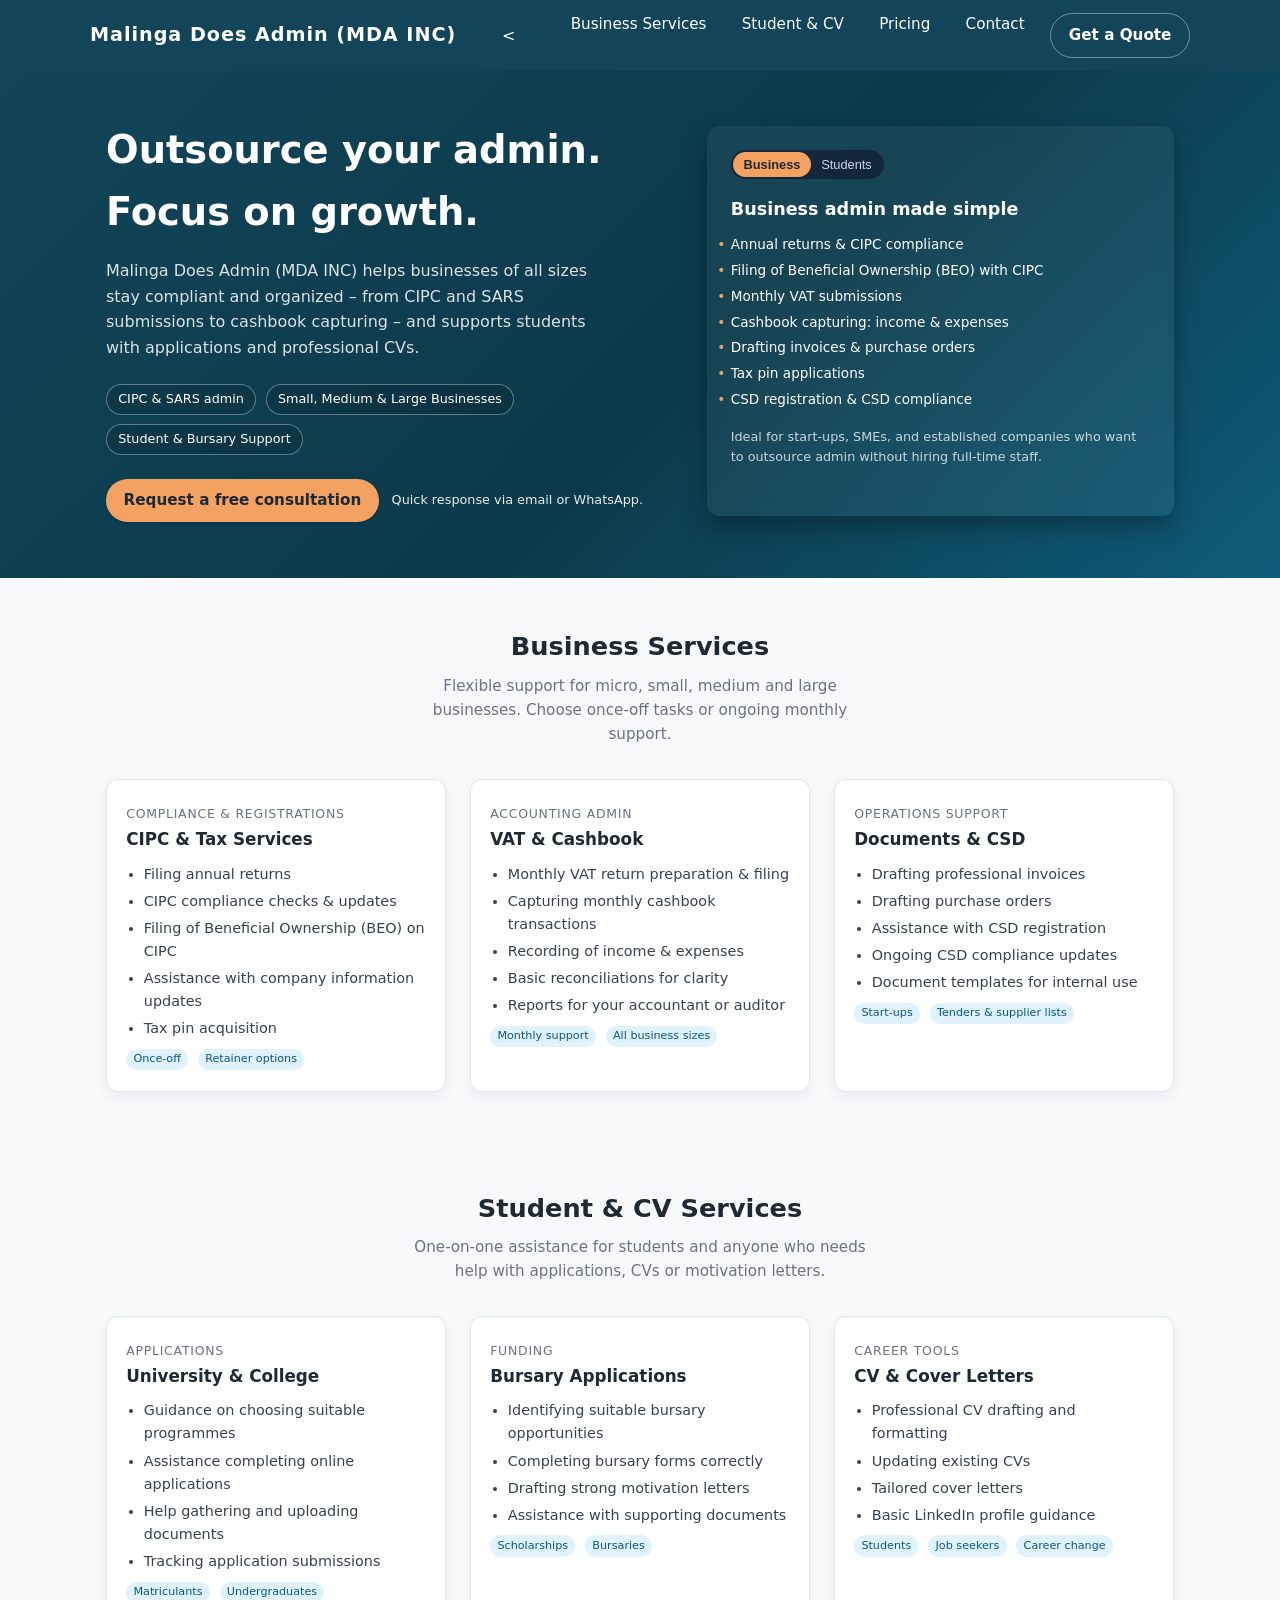
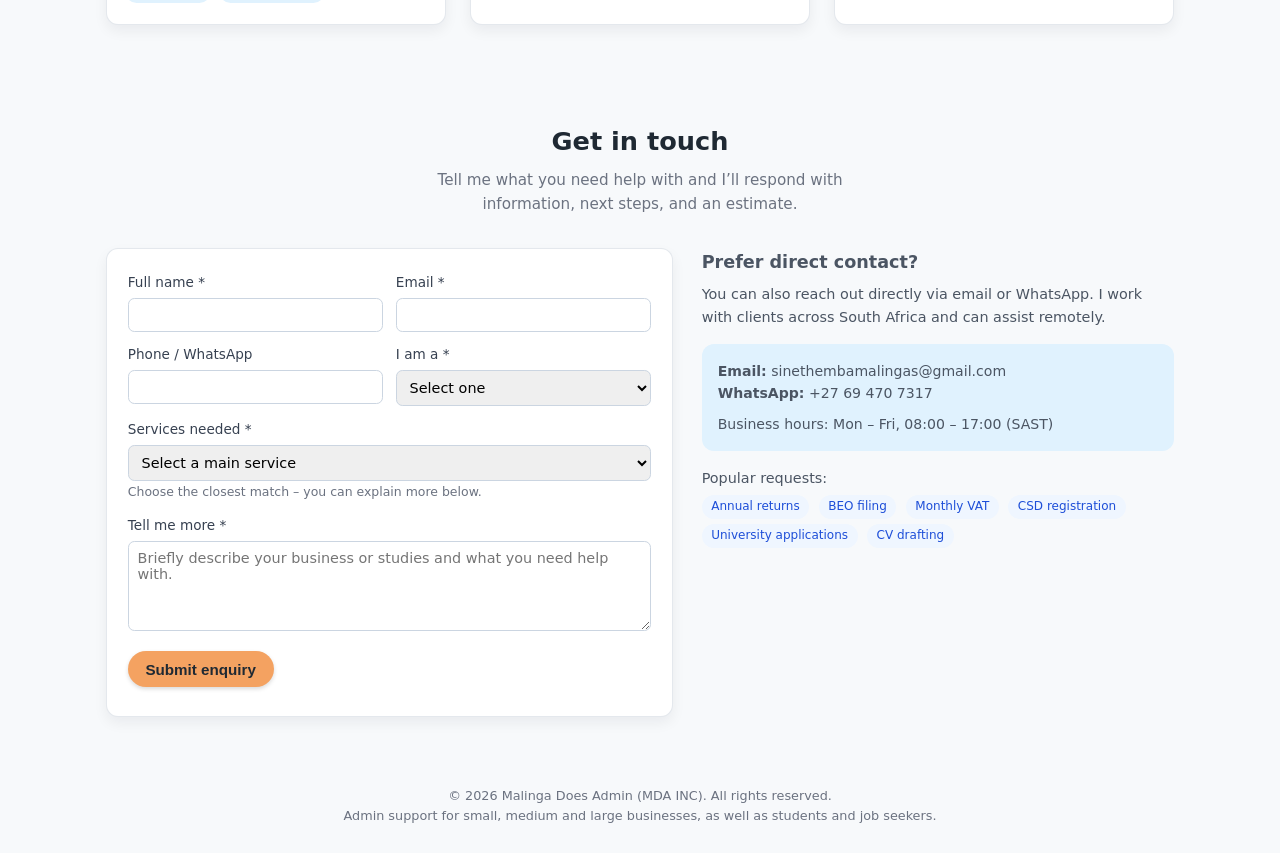
==== index.html @ 2c320a85 "Rename <nav to index.html" ====
<!DOCTYPE html>
<html lang="en">
<head>
  <meta charset="UTF-8" />
  <title>Malinga Does Admin (MDA INC) – Admin & Student Support Services</title>
  <meta name="viewport" content="width=device-width, initial-scale=1" />
  <meta
    name="description"
    content="Malinga Does Admin (MDA INC) offers CIPC & SARS admin, VAT filing, cashbook capturing, CSD compliance, and support for students with applications and CV drafting."
  />
  <style>
    :root {
      --primary: #124559;
      --primary-light: #197aa2;
      --accent: #f4a261;
      --bg: #f7f9fb;
      --text: #1f2933;
      --muted: #6b7280;
      --white: #ffffff;
    }

    * {
      box-sizing: border-box;
      margin: 0;
      padding: 0;
    }

    body {
      font-family: system-ui, -apple-system, BlinkMacSystemFont, "Segoe UI", sans-serif;
      background: var(--bg);
      color: var(--text);
      line-height: 1.6;
    }

    a {
      color: inherit;
      text-decoration: none;
    }

    header {
      background: var(--primary);
      color: var(--white);
      position: sticky;
      top: 0;
      z-index: 100;
    }

    .container {
      width: 100%;
      max-width: 1100px;
      margin: 0 auto;
      padding: 0 1rem;
    }

    .nav {
      display: flex;
      align-items: center;
      justify-content: space-between;
      padding: 0.8rem 0;
    }

    .logo {
      font-weight: 700;
      font-size: 1.2rem;
      letter-spacing: 0.05em;
    }

    nav ul {
      list-style: none;
      display: flex;
      gap: 1rem;
      font-size: 0.95rem;
    }

    nav ul li a {
      padding: 0.4rem 0.6rem;
      border-radius: 0.25rem;
      transition: background 0.2s;
    }

    nav ul li a:hover {
      background: rgba(255, 255, 255, 0.12);
    }

    .btn {
      display: inline-block;
      padding: 0.6rem 1.1rem;
      border-radius: 999px;
      border: none;
      cursor: pointer;
      font-weight: 600;
      font-size: 0.95rem;
      transition: transform 0.1s, box-shadow 0.1s, background 0.1s;
      text-align: center;
    }

    .btn-primary {
      background: var(--accent);
      color: #1f2933;
      box-shadow: 0 2px 4px rgba(0, 0, 0, 0.15);
    }

    .btn-primary:hover {
      background: #f29a4d;
      transform: translateY(-1px);
      box-shadow: 0 4px 10px rgba(0, 0, 0, 0.18);
    }

    .btn-outline {
      background: transparent;
      color: var(--white);
      border: 1px solid rgba(255, 255, 255, 0.4);
    }

    /* Hero */
    .hero {
      padding: 3rem 0 3.5rem;
      background: linear-gradient(135deg, #124559, #0b3a4a 55%, #0f5c7a);
      color: var(--white);
    }

    .hero-inner {
      display: grid;
      grid-template-columns: minmax(0, 3fr) minmax(0, 2.5fr);
      gap: 2.5rem;
      align-items: center;
    }

    .hero h1 {
      font-size: clamp(2rem, 3vw, 2.6rem);
      margin-bottom: 1rem;
    }

    .hero p {
      max-width: 32rem;
      color: rgba(255, 255, 255, 0.85);
      margin-bottom: 1.5rem;
    }

    .hero-badges {
      display: flex;
      flex-wrap: wrap;
      gap: 0.6rem;
      margin-bottom: 1.5rem;
      font-size: 0.8rem;
    }

    .badge {
      padding: 0.25rem 0.7rem;
      border-radius: 999px;
      border: 1px solid rgba(255, 255, 255, 0.35);
      background: rgba(0, 0, 0, 0.12);
      backdrop-filter: blur(6px);
    }

    .hero-actions {
      display: flex;
      flex-wrap: wrap;
      gap: 0.8rem;
      align-items: center;
    }

    .hero-note {
      font-size: 0.8rem;
      opacity: 0.9;
    }

    .hero-card {
      background: rgba(255, 255, 255, 0.05);
      border-radius: 0.75rem;
      padding: 1.5rem;
      box-shadow: 0 12px 25px rgba(0, 0, 0, 0.3);
      backdrop-filter: blur(10px);
    }

    .hero-card h2 {
      font-size: 1.1rem;
      margin-bottom: 0.7rem;
    }

    .pill-tabs {
      display: inline-flex;
      border-radius: 999px;
      padding: 0.15rem;
      background: rgba(15, 23, 42, 0.6);
      margin-bottom: 1rem;
    }

    .pill-tabs button {
      border-radius: 999px;
      border: none;
      background: transparent;
      color: #cbd5f5;
      font-size: 0.8rem;
      padding: 0.3rem 0.65rem;
      cursor: pointer;
      transition: background 0.15s;
    }

    .pill-tabs button.active {
      background: var(--accent);
      color: #1f2933;
      font-weight: 600;
    }

    .hero-list {
      list-style: none;
      font-size: 0.85rem;
      display: grid;
      gap: 0.25rem;
      margin-bottom: 1rem;
    }

    .hero-list li::before {
      content: "•";
      color: var(--accent);
      display: inline-block;
      width: 1em;
      margin-left: -1em;
    }

    /* Sections */
    section {
      padding: 3rem 0;
    }

    .section-title {
      text-align: center;
      margin-bottom: 2rem;
    }

    .section-title h2 {
      font-size: 1.6rem;
      margin-bottom: 0.4rem;
    }

    .section-title p {
      color: var(--muted);
      font-size: 0.95rem;
      max-width: 30rem;
      margin: 0.3rem auto 0;
    }

    /* Services */
    .grid-3 {
      display: grid;
      grid-template-columns: repeat(3, minmax(0, 1fr));
      gap: 1.5rem;
    }

    .card {
      background: var(--white);
      border-radius: 0.75rem;
      padding: 1.3rem 1.2rem;
      box-shadow: 0 6px 14px rgba(15, 23, 42, 0.06);
      border: 1px solid rgba(148, 163, 184, 0.25);
    }

    .card h3 {
      font-size: 1.05rem;
      margin-bottom: 0.4rem;
    }

    .card small {
      color: var(--muted);
      font-size: 0.78rem;
      text-transform: uppercase;
      letter-spacing: 0.06em;
    }

    .card ul {
      margin-top: 0.6rem;
      padding-left: 1.1rem;
      font-size: 0.9rem;
      color: #374151;
    }

    .card ul li {
      margin-bottom: 0.25rem;
    }

    .tag {
      display: inline-block;
      font-size: 0.7rem;
      padding: 0.1rem 0.45rem;
      border-radius: 999px;
      background: #e0f2fe;
      color: #075985;
      margin-right: 0.3rem;
      margin-top: 0.3rem;
    }

    /* Contact */
    .contact-layout {
      display: grid;
      grid-template-columns: minmax(0, 3fr) minmax(0, 2.5fr);
      gap: 1.8rem;
      align-items: flex-start;
    }

    form {
      background: var(--white);
      border-radius: 0.75rem;
      padding: 1.4rem 1.3rem;
      box-shadow: 0 6px 14px rgba(15, 23, 42, 0.06);
      border: 1px solid rgba(148, 163, 184, 0.25);
    }

    .field-group {
      margin-bottom: 0.8rem;
    }

    label {
      display: block;
      font-size: 0.85rem;
      margin-bottom: 0.25rem;
      color: #374151;
    }

    input[type="text"],
    input[type="email"],
    input[type="tel"],
    select,
    textarea {
      width: 100%;
      padding: 0.5rem 0.55rem;
      border-radius: 0.4rem;
      border: 1px solid #cbd5e1;
      font-size: 0.9rem;
      font-family: inherit;
    }

    textarea {
      min-height: 90px;
      resize: vertical;
    }

    .inline-fields {
      display: grid;
      grid-template-columns: repeat(2, minmax(0, 1fr));
      gap: 0.8rem;
    }

    .helper-text {
      font-size: 0.78rem;
      color: var(--muted);
      margin-top: 0.1rem;
    }

    .contact-info {
      font-size: 0.9rem;
      color: #4b5563;
    }

    .contact-info h3 {
      font-size: 1.1rem;
      margin-bottom: 0.4rem;
    }

    .contact-box {
      background: #e0f2fe;
      border-radius: 0.75rem;
      padding: 1rem;
      margin-top: 0.9rem;
      font-size: 0.88rem;
    }

    .pill {
      display: inline-block;
      border-radius: 999px;
      background: #eff6ff;
      color: #1d4ed8;
      font-size: 0.75rem;
      padding: 0.15rem 0.6rem;
      margin-right: 0.3rem;
      margin-top: 0.3rem;
    }

    footer {
      padding: 1.3rem 0 1.6rem;
      font-size: 0.8rem;
      color: var(--muted);
      text-align: center;
    }

    footer a {
      color: var(--primary-light);
    }

    /* Responsive */
    @media (max-width: 900px) {
      .hero-inner,
      .contact-layout {
        grid-template-columns: minmax(0, 1fr);
      }
      .hero {
        padding-top: 2.3rem;
      }
    }

    @media (max-width: 768px) {
      nav ul {
        display: none; /* can add a mobile menu later */
      }

      .grid-3 {
        grid-template-columns: minmax(0, 1fr);
      }

      section {
        padding: 2.3rem 0;
      }

      .hero {
        padding-bottom: 2.5rem;
      }
    }
  </style>
</head>
<body>
  <!-- HEADER -->
  <header>
    <div class="container nav">
      <div class="logo">Malinga Does Admin (MDA INC)</div>
      <<nav>
  <ul>
    <li><a href="index.html#business-services">Business Services</a></li>
    <li><a href="index.html#student-services">Student & CV</a></li>
    <li><a href="pricing.html">Pricing</a></li>
    <li><a href="index.html#contact">Contact</a></li>
    <li><a href="index.html#contact" class="btn btn-outline">Get a Quote</a></li>
  </ul>
</nav>

    </div>
  </header>

  <!-- HERO -->
  <section class="hero">
    <div class="container hero-inner">
      <div>
        <h1>Outsource your admin. Focus on growth.</h1>
        <p>
          Malinga Does Admin (MDA INC) helps businesses of all sizes stay compliant and organized –
          from CIPC and SARS submissions to cashbook capturing – and supports students with
          applications and professional CVs.
        </p>

        <div class="hero-badges">
          <span class="badge">CIPC & SARS admin</span>
          <span class="badge">Small, Medium & Large Businesses</span>
          <span class="badge">Student & Bursary Support</span>
        </div>

        <div class="hero-actions">
          <a href="#contact" class="btn btn-primary">Request a free consultation</a>
          <span class="hero-note">Quick response via email or WhatsApp.</span>
        </div>
      </div>

      <aside class="hero-card">
        <div class="pill-tabs">
          <button class="active" data-target="business-panel">Business</button>
          <button data-target="student-panel">Students</button>
        </div>

        <div id="business-panel">
          <h2>Business admin made simple</h2>
          <ul class="hero-list">
            <li>Annual returns & CIPC compliance</li>
            <li>Filing of Beneficial Ownership (BEO) with CIPC</li>
            <li>Monthly VAT submissions</li>
            <li>Cashbook capturing: income & expenses</li>
            <li>Drafting invoices & purchase orders</li>
            <li>Tax pin applications</li>
            <li>CSD registration & CSD compliance</li>
          </ul>
          <p class="hero-note">
            Ideal for start-ups, SMEs, and established companies who want
            to outsource admin without hiring full‑time staff.
          </p>
        </div>

        <div id="student-panel" style="display: none;">
          <h2>Support for students & job seekers</h2>
          <ul class="hero-list">
            <li>University, college & bursary applications</li>
            <li>Assistance with required documents</li>
            <li>Professional CV drafting & layout</li>
            <li>Motivation letters and cover letters</li>
          </ul>
          <p class="hero-note">
            Perfect for matriculants, university students, and anyone
            needing a strong CV or help with applications.
          </p>
        </div>
      </aside>
    </div>
  </section>

  <!-- BUSINESS SERVICES -->
  <section id="business-services">
    <div class="container">
      <div class="section-title">
        <h2>Business Services</h2>
        <p>
          Flexible support for micro, small, medium and large
          businesses. Choose once‑off tasks or ongoing monthly support.
        </p>
      </div>

      <div class="grid-3">
        <div class="card">
          <small>Compliance & Registrations</small>
          <h3>CIPC & Tax Services</h3>
          <ul>
            <li>Filing annual returns</li>
            <li>CIPC compliance checks & updates</li>
            <li>Filing of Beneficial Ownership (BEO) on CIPC</li>
            <li>Assistance with company information updates</li>
            <li>Tax pin acquisition</li>
          </ul>
          <div>
            <span class="tag">Once‑off</span>
            <span class="tag">Retainer options</span>
          </div>
        </div>

        <div class="card">
          <small>Accounting Admin</small>
          <h3>VAT & Cashbook</h3>
          <ul>
            <li>Monthly VAT return preparation & filing</li>
            <li>Capturing monthly cashbook transactions</li>
            <li>Recording of income & expenses</li>
            <li>Basic reconciliations for clarity</li>
            <li>Reports for your accountant or auditor</li>
          </ul>
          <div>
            <span class="tag">Monthly support</span>
            <span class="tag">All business sizes</span>
          </div>
        </div>

        <div class="card">
          <small>Operations Support</small>
          <h3>Documents & CSD</h3>
          <ul>
            <li>Drafting professional invoices</li>
            <li>Drafting purchase orders</li>
            <li>Assistance with CSD registration</li>
            <li>Ongoing CSD compliance updates</li>
            <li>Document templates for internal use</li>
          </ul>
          <div>
            <span class="tag">Start‑ups</span>
            <span class="tag">Tenders & supplier lists</span>
          </div>
        </div>
      </div>
    </div>
  </section>

  <!-- STUDENT & CV SERVICES -->
  <section id="student-services">
    <div class="container">
      <div class="section-title">
        <h2>Student & CV Services</h2>
        <p>
          One‑on‑one assistance for students and anyone who needs help
          with applications, CVs or motivation letters.
        </p>
      </div>

      <div class="grid-3">
        <div class="card">
          <small>Applications</small>
          <h3>University & College</h3>
          <ul>
            <li>Guidance on choosing suitable programmes</li>
            <li>Assistance completing online applications</li>
            <li>Help gathering and uploading documents</li>
            <li>Tracking application submissions</li>
          </ul>
          <div>
            <span class="tag">Matriculants</span>
            <span class="tag">Undergraduates</span>
          </div>
        </div>

        <div class="card">
          <small>Funding</small>
          <h3>Bursary Applications</h3>
          <ul>
            <li>Identifying suitable bursary opportunities</li>
            <li>Completing bursary forms correctly</li>
            <li>Drafting strong motivation letters</li>
            <li>Assistance with supporting documents</li>
          </ul>
          <div>
            <span class="tag">Scholarships</span>
            <span class="tag">Bursaries</span>
          </div>
        </div>

        <div class="card">
          <small>Career Tools</small>
          <h3>CV & Cover Letters</h3>
          <ul>
            <li>Professional CV drafting and formatting</li>
            <li>Updating existing CVs</li>
            <li>Tailored cover letters</li>
            <li>Basic LinkedIn profile guidance</li>
          </ul>
          <div>
            <span class="tag">Students</span>
            <span class="tag">Job seekers</span>
            <span class="tag">Career change</span>
          </div>
        </div>
      </div>
    </div>
  </section>

  <!-- CONTACT -->
  <section id="contact">
    <div class="container">
      <div class="section-title">
        <h2>Get in touch</h2>
        <p>
          Tell me what you need help with and I’ll respond with
          information, next steps, and an estimate.
        </p>
      </div>

      <div class="contact-layout">
        <form
          id="contact-form"
          action="https://formspree.io/f/xzdlnrkz"
          method="POST"
        >
          <div class="inline-fields">
            <div class="field-group">
              <label for="name">Full name *</label>
              <input type="text" id="name" name="name" required />
            </div>
            <div class="field-group">
              <label for="email">Email *</label>
              <input type="email" id="email" name="_replyto" required />
            </div>
          </div>

          <div class="inline-fields">
            <div class="field-group">
              <label for="phone">Phone / WhatsApp</label>
              <input type="tel" id="phone" name="phone" />
            </div>
            <div class="field-group">
              <label for="client-type">I am a *</label>
              <select id="client-type" name="client_type" required>
                <option value="">Select one</option>
                <option value="business">Business</option>
                <option value="student">Student</option>
                <option value="job-seeker">Job seeker</option>
                <option value="other">Other</option>
              </select>
            </div>
          </div>

          <div class="field-group">
            <label for="services">Services needed *</label>
            <select id="services" name="services" required>
              <option value="">Select a main service</option>
              <option value="annual-returns">Annual returns / CIPC compliance</option>
              <option value="beo">Beneficial Ownership (BEO) filing</option>
              <option value="vat">Monthly VAT filing</option>
              <option value="cashbook">Cashbook capturing (income & expenses)</option>
              <option value="invoices-pos">Invoices & Purchase Orders</option>
              <option value="tax-pin">Tax pin / SARS admin</option>
              <option value="csd">CSD registration & compliance</option>
              <option value="tertiary-apps">University / College applications</option>
              <option value="bursaries">Bursary applications</option>
              <option value="cv">CV drafting / update</option>
              <option value="other">Other / Not sure</option>
            </select>
            <p class="helper-text">
              Choose the closest match – you can explain more below.
            </p>
          </div>

          <div class="field-group">
            <label for="message">Tell me more *</label>
            <textarea
              id="message"
              name="message"
              required
              placeholder="Briefly describe your business or studies and what you need help with."
            ></textarea>
          </div>

          <input
            type="hidden"
            name="source"
            value="Malinga Does Admin (MDA INC) website contact form"
          />

          <button type="submit" class="btn btn-primary">Submit enquiry</button>
          <p id="form-status" class="helper-text" style="margin-top: 0.4rem;"></p>
        </form>

        <div class="contact-info">
          <h3>Prefer direct contact?</h3>
          <p>
            You can also reach out directly via email or WhatsApp.
            I work with clients across South Africa and can assist
            remotely.
          </p>

          <div class="contact-box">
            <p><strong>Email:</strong> <a href="mailto:sinethembamalingas@gmail.com">sinethembamalingas@gmail.com</a></p>
            <p><strong>WhatsApp:</strong>
              <a href="https://wa.me/27694707317" target="_blank">+27&nbsp;69&nbsp;470&nbsp;7317</a>
            </p>
            <p style="margin-top: 0.5rem;">
              Business hours: Mon – Fri, 08:00 – 17:00 (SAST)
            </p>
          </div>

          <p style="margin-top: 1rem;">Popular requests:</p>
          <div>
            <span class="pill">Annual returns</span>
            <span class="pill">BEO filing</span>
            <span class="pill">Monthly VAT</span>
            <span class="pill">CSD registration</span>
            <span class="pill">University applications</span>
            <span class="pill">CV drafting</span>
          </div>
        </div>
      </div>
    </div>
  </section>

  <!-- FOOTER -->
  <footer>
    <div class="container">
      <p>&copy; <span id="year"></span> Malinga Does Admin (MDA INC). All rights reserved.</p>
      <p>
        Admin support for small, medium and large businesses, as well as students
        and job seekers.
      </p>
    </div>
  </footer>

  <script>
    // Toggle hero card between Business / Students
    const tabs = document.querySelectorAll(".pill-tabs button");
    const businessPanel = document.getElementById("business-panel");
    const studentPanel = document.getElementById("student-panel");

    tabs.forEach((btn) => {
      btn.addEventListener("click", () => {
        tabs.forEach((b) => b.classList.remove("active"));
        btn.classList.add("active");

        if (btn.dataset.target === "business-panel") {
          businessPanel.style.display = "block";
          studentPanel.style.display = "none";
        } else {
          businessPanel.style.display = "none";
          studentPanel.style.display = "block";
        }
      });
    });

    // Contact form – send via Formspree and show status messages
    const form = document.getElementById("contact-form");
    const status = document.getElementById("form-status");

    if (form) {
      form.addEventListener("submit", async function (e) {
        e.preventDefault();
        status.textContent = "Sending...";
        status.style.color = "#4b5563";

        try {
          const formData = new FormData(form);
          const response = await fetch(form.action, {
            method: form.method,
            body: formData,
            headers: {
              Accept: "application/json",
            },
          });

          if (response.ok) {
            status.textContent =
              "Thank you for your enquiry. I will contact you shortly.";
            status.style.color = "#16a34a";
            form.reset();
          } else {
            status.textContent =
              "There was a problem sending your message. Please email me directly at sinethembamalingas@gmail.com.";
            status.style.color = "#dc2626";
          }
        } catch (error) {
          status.textContent =
            "Network error. Please try again or email me directly at sinethembamalingas@gmail.com.";
          status.style.color = "#dc2626";
        }
      });
    }

    // Set current year in footer
    const yearEl = document.getElementById("year");
    if (yearEl) {
      yearEl.textContent = new Date().getFullYear();
    }
  </script>
</body>
</html>
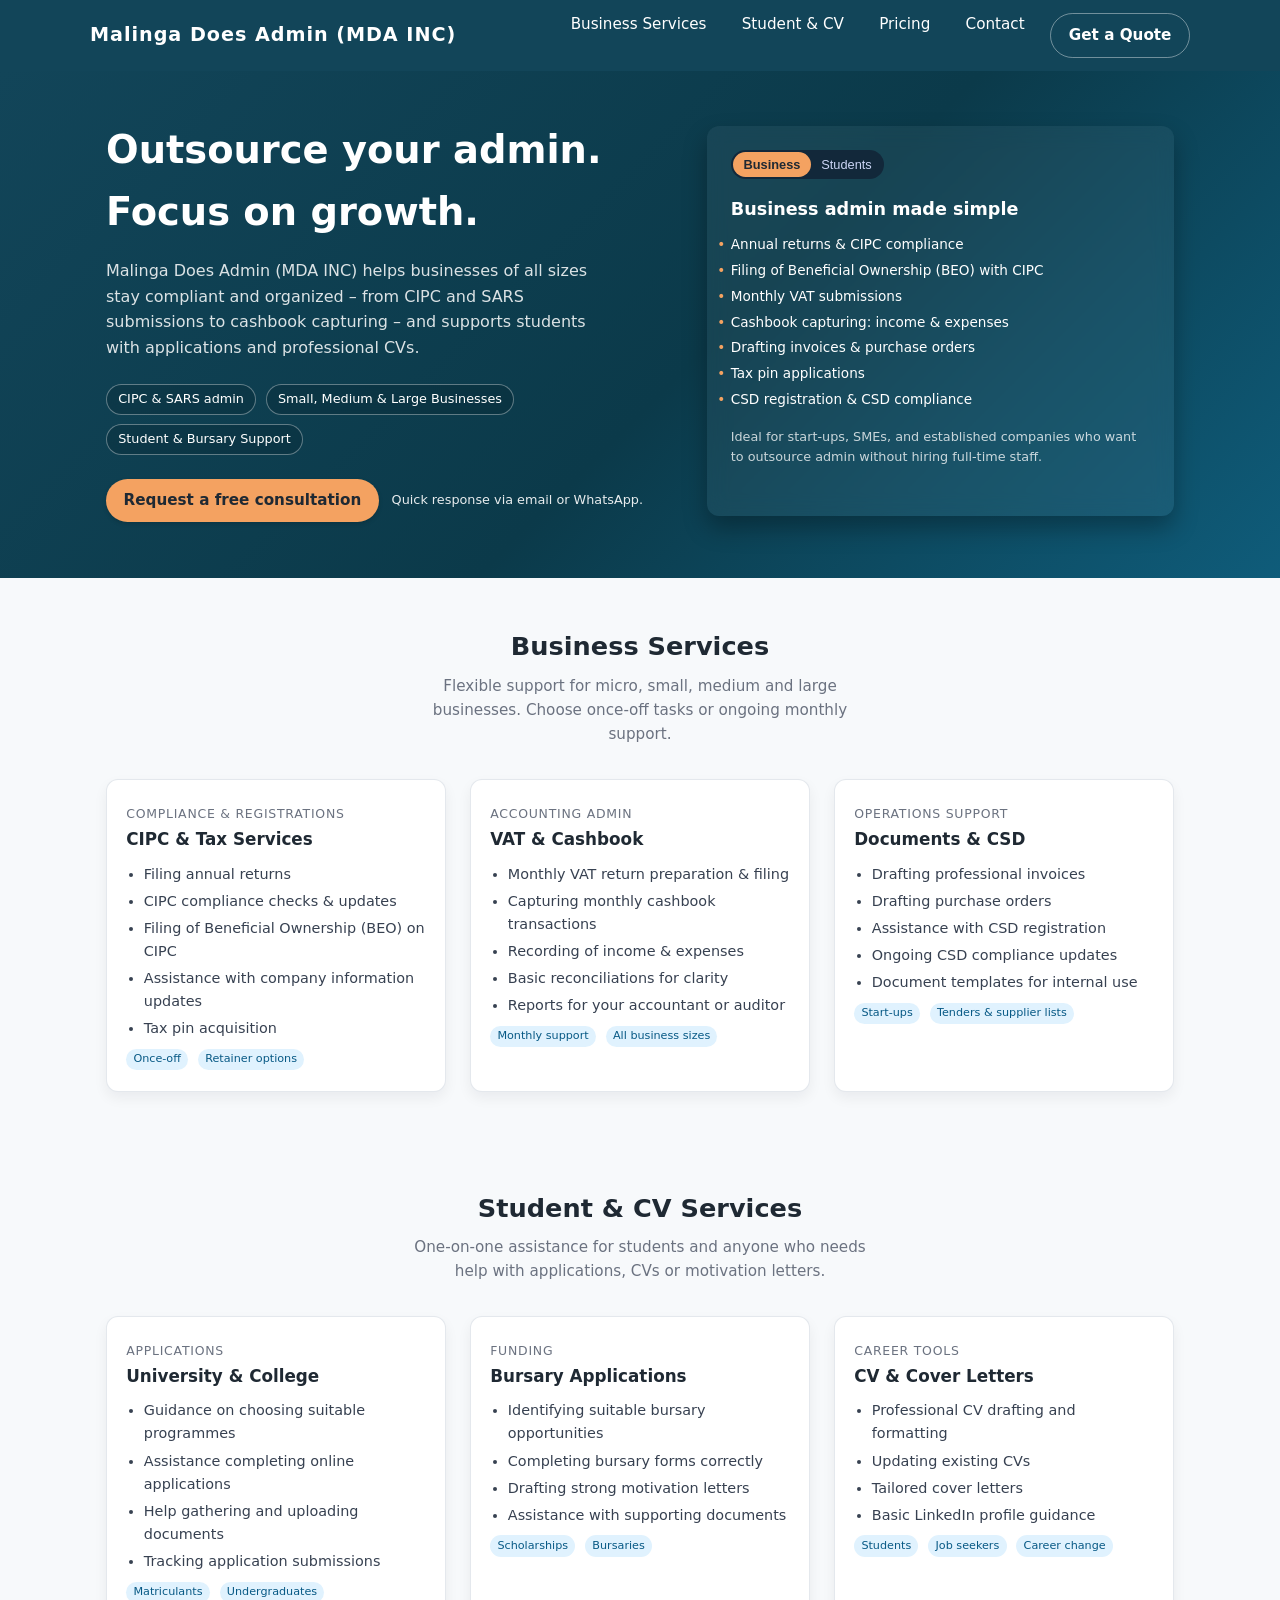
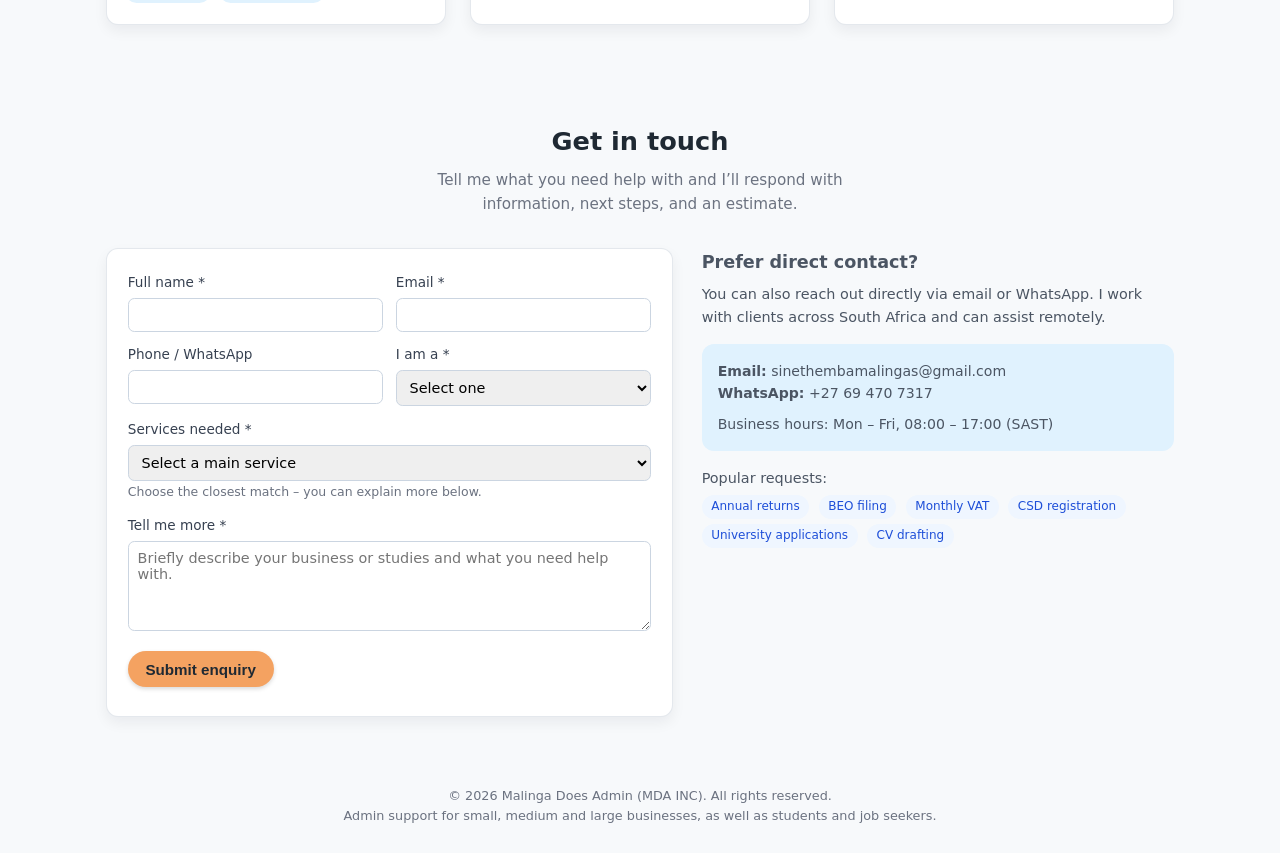
==== commit 40a61459: "Update index.html" ====
--- a/index.html
+++ b/index.html
@@ -422,7 +422,7 @@
   <header>
     <div class="container nav">
       <div class="logo">Malinga Does Admin (MDA INC)</div>
-      <<nav>
+      <nav>
   <ul>
     <li><a href="index.html#business-services">Business Services</a></li>
     <li><a href="index.html#student-services">Student & CV</a></li>
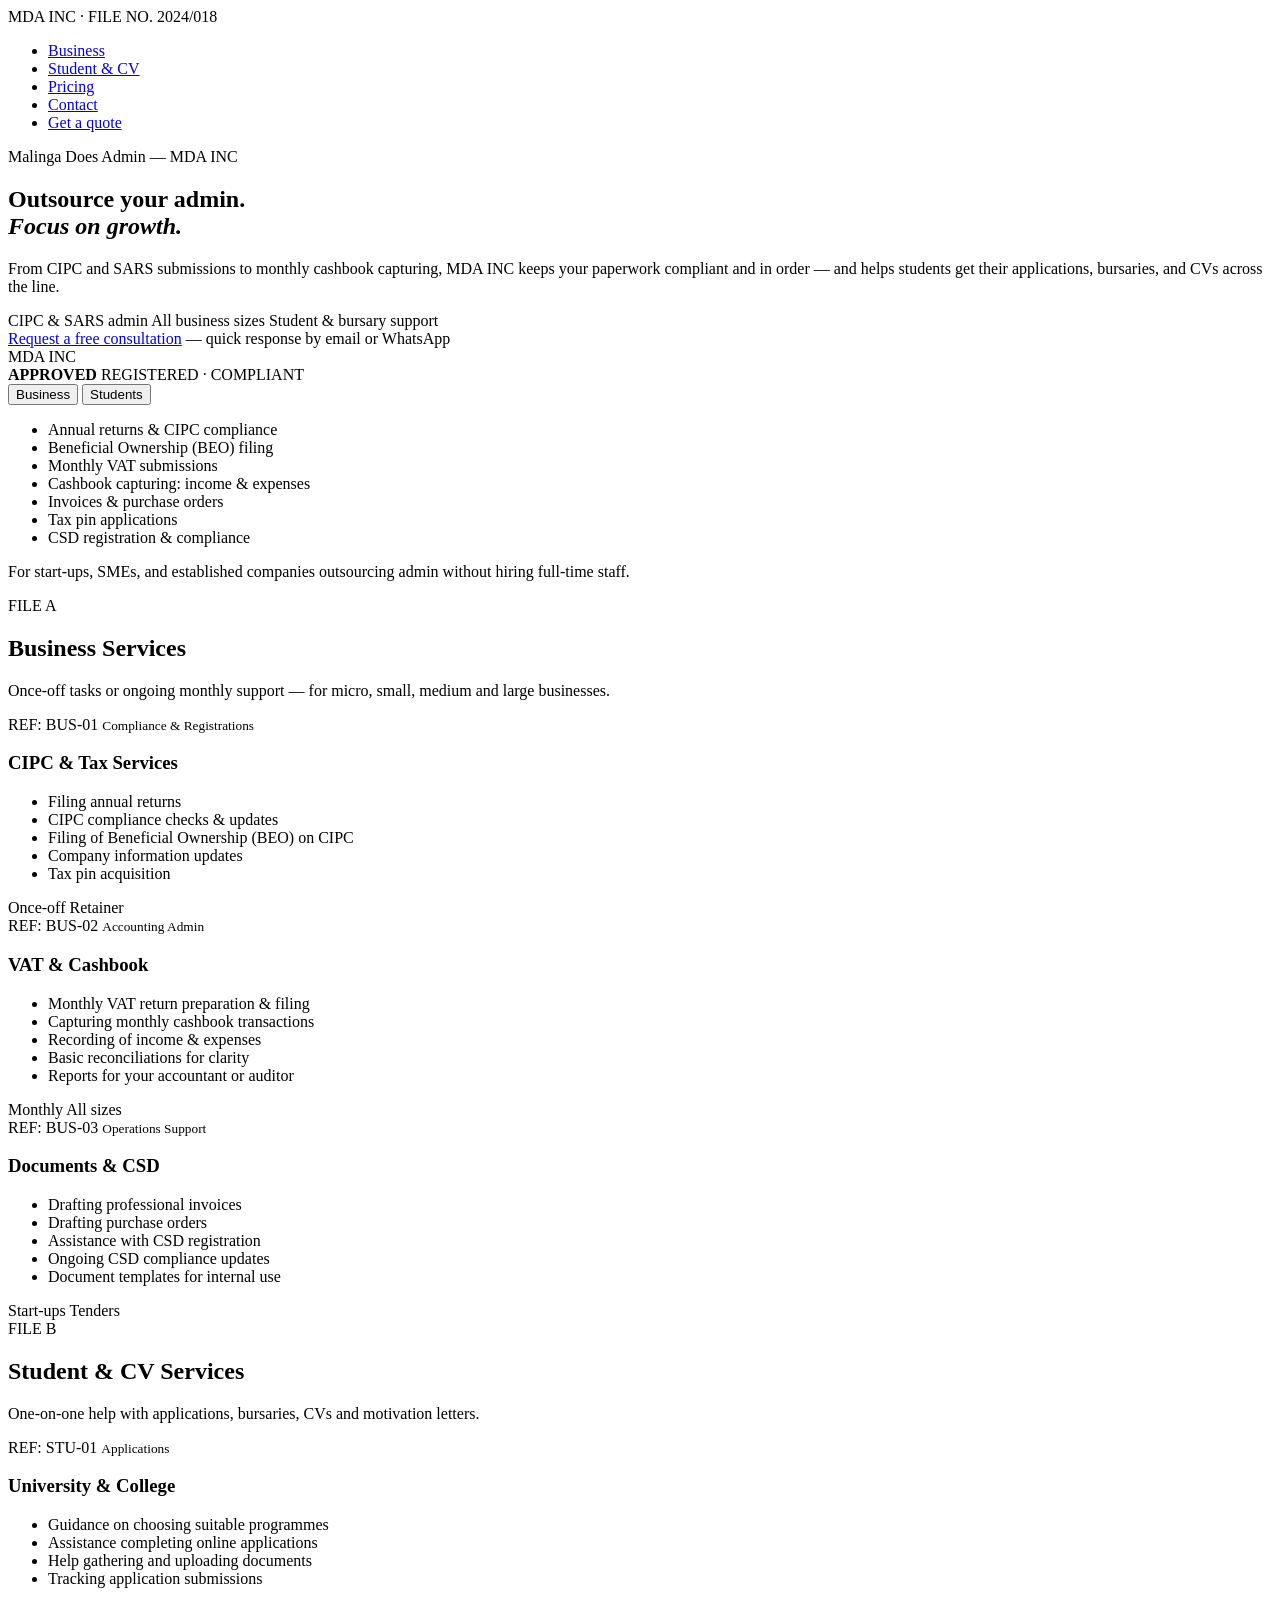
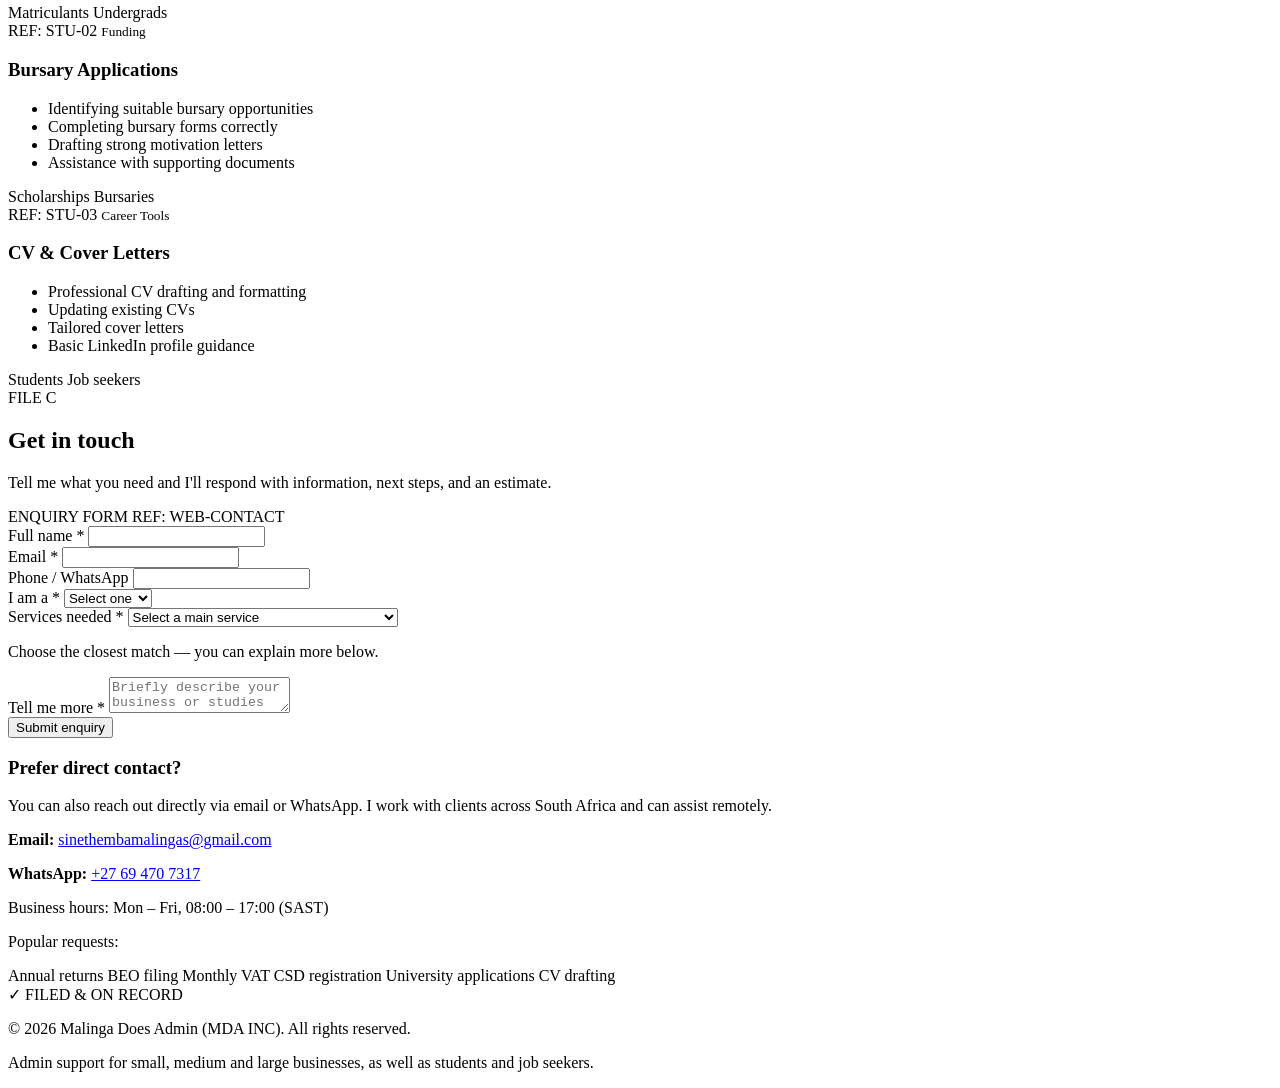
==== commit f5d1aa1f: "Update index.html" ====
--- a/index.html
+++ b/index.html
@@ -8,430 +8,25 @@
     name="description"
     content="Malinga Does Admin (MDA INC) offers CIPC & SARS admin, VAT filing, cashbook capturing, CSD compliance, and support for students with applications and CV drafting."
   />
-  <style>
-    :root {
-      --primary: #124559;
-      --primary-light: #197aa2;
-      --accent: #f4a261;
-      --bg: #f7f9fb;
-      --text: #1f2933;
-      --muted: #6b7280;
-      --white: #ffffff;
-    }
-
-    * {
-      box-sizing: border-box;
-      margin: 0;
-      padding: 0;
-    }
-
-    body {
-      font-family: system-ui, -apple-system, BlinkMacSystemFont, "Segoe UI", sans-serif;
-      background: var(--bg);
-      color: var(--text);
-      line-height: 1.6;
-    }
-
-    a {
-      color: inherit;
-      text-decoration: none;
-    }
-
-    header {
-      background: var(--primary);
-      color: var(--white);
-      position: sticky;
-      top: 0;
-      z-index: 100;
-    }
-
-    .container {
-      width: 100%;
-      max-width: 1100px;
-      margin: 0 auto;
-      padding: 0 1rem;
-    }
-
-    .nav {
-      display: flex;
-      align-items: center;
-      justify-content: space-between;
-      padding: 0.8rem 0;
-    }
-
-    .logo {
-      font-weight: 700;
-      font-size: 1.2rem;
-      letter-spacing: 0.05em;
-    }
-
-    nav ul {
-      list-style: none;
-      display: flex;
-      gap: 1rem;
-      font-size: 0.95rem;
-    }
-
-    nav ul li a {
-      padding: 0.4rem 0.6rem;
-      border-radius: 0.25rem;
-      transition: background 0.2s;
-    }
-
-    nav ul li a:hover {
-      background: rgba(255, 255, 255, 0.12);
-    }
-
-    .btn {
-      display: inline-block;
-      padding: 0.6rem 1.1rem;
-      border-radius: 999px;
-      border: none;
-      cursor: pointer;
-      font-weight: 600;
-      font-size: 0.95rem;
-      transition: transform 0.1s, box-shadow 0.1s, background 0.1s;
-      text-align: center;
-    }
-
-    .btn-primary {
-      background: var(--accent);
-      color: #1f2933;
-      box-shadow: 0 2px 4px rgba(0, 0, 0, 0.15);
-    }
-
-    .btn-primary:hover {
-      background: #f29a4d;
-      transform: translateY(-1px);
-      box-shadow: 0 4px 10px rgba(0, 0, 0, 0.18);
-    }
-
-    .btn-outline {
-      background: transparent;
-      color: var(--white);
-      border: 1px solid rgba(255, 255, 255, 0.4);
-    }
-
-    /* Hero */
-    .hero {
-      padding: 3rem 0 3.5rem;
-      background: linear-gradient(135deg, #124559, #0b3a4a 55%, #0f5c7a);
-      color: var(--white);
-    }
-
-    .hero-inner {
-      display: grid;
-      grid-template-columns: minmax(0, 3fr) minmax(0, 2.5fr);
-      gap: 2.5rem;
-      align-items: center;
-    }
-
-    .hero h1 {
-      font-size: clamp(2rem, 3vw, 2.6rem);
-      margin-bottom: 1rem;
-    }
-
-    .hero p {
-      max-width: 32rem;
-      color: rgba(255, 255, 255, 0.85);
-      margin-bottom: 1.5rem;
-    }
-
-    .hero-badges {
-      display: flex;
-      flex-wrap: wrap;
-      gap: 0.6rem;
-      margin-bottom: 1.5rem;
-      font-size: 0.8rem;
-    }
-
-    .badge {
-      padding: 0.25rem 0.7rem;
-      border-radius: 999px;
-      border: 1px solid rgba(255, 255, 255, 0.35);
-      background: rgba(0, 0, 0, 0.12);
-      backdrop-filter: blur(6px);
-    }
-
-    .hero-actions {
-      display: flex;
-      flex-wrap: wrap;
-      gap: 0.8rem;
-      align-items: center;
-    }
-
-    .hero-note {
-      font-size: 0.8rem;
-      opacity: 0.9;
-    }
-
-    .hero-card {
-      background: rgba(255, 255, 255, 0.05);
-      border-radius: 0.75rem;
-      padding: 1.5rem;
-      box-shadow: 0 12px 25px rgba(0, 0, 0, 0.3);
-      backdrop-filter: blur(10px);
-    }
-
-    .hero-card h2 {
-      font-size: 1.1rem;
-      margin-bottom: 0.7rem;
-    }
-
-    .pill-tabs {
-      display: inline-flex;
-      border-radius: 999px;
-      padding: 0.15rem;
-      background: rgba(15, 23, 42, 0.6);
-      margin-bottom: 1rem;
-    }
-
-    .pill-tabs button {
-      border-radius: 999px;
-      border: none;
-      background: transparent;
-      color: #cbd5f5;
-      font-size: 0.8rem;
-      padding: 0.3rem 0.65rem;
-      cursor: pointer;
-      transition: background 0.15s;
-    }
-
-    .pill-tabs button.active {
-      background: var(--accent);
-      color: #1f2933;
-      font-weight: 600;
-    }
-
-    .hero-list {
-      list-style: none;
-      font-size: 0.85rem;
-      display: grid;
-      gap: 0.25rem;
-      margin-bottom: 1rem;
-    }
-
-    .hero-list li::before {
-      content: "•";
-      color: var(--accent);
-      display: inline-block;
-      width: 1em;
-      margin-left: -1em;
-    }
-
-    /* Sections */
-    section {
-      padding: 3rem 0;
-    }
-
-    .section-title {
-      text-align: center;
-      margin-bottom: 2rem;
-    }
-
-    .section-title h2 {
-      font-size: 1.6rem;
-      margin-bottom: 0.4rem;
-    }
-
-    .section-title p {
-      color: var(--muted);
-      font-size: 0.95rem;
-      max-width: 30rem;
-      margin: 0.3rem auto 0;
-    }
-
-    /* Services */
-    .grid-3 {
-      display: grid;
-      grid-template-columns: repeat(3, minmax(0, 1fr));
-      gap: 1.5rem;
-    }
-
-    .card {
-      background: var(--white);
-      border-radius: 0.75rem;
-      padding: 1.3rem 1.2rem;
-      box-shadow: 0 6px 14px rgba(15, 23, 42, 0.06);
-      border: 1px solid rgba(148, 163, 184, 0.25);
-    }
-
-    .card h3 {
-      font-size: 1.05rem;
-      margin-bottom: 0.4rem;
-    }
-
-    .card small {
-      color: var(--muted);
-      font-size: 0.78rem;
-      text-transform: uppercase;
-      letter-spacing: 0.06em;
-    }
-
-    .card ul {
-      margin-top: 0.6rem;
-      padding-left: 1.1rem;
-      font-size: 0.9rem;
-      color: #374151;
-    }
-
-    .card ul li {
-      margin-bottom: 0.25rem;
-    }
-
-    .tag {
-      display: inline-block;
-      font-size: 0.7rem;
-      padding: 0.1rem 0.45rem;
-      border-radius: 999px;
-      background: #e0f2fe;
-      color: #075985;
-      margin-right: 0.3rem;
-      margin-top: 0.3rem;
-    }
-
-    /* Contact */
-    .contact-layout {
-      display: grid;
-      grid-template-columns: minmax(0, 3fr) minmax(0, 2.5fr);
-      gap: 1.8rem;
-      align-items: flex-start;
-    }
-
-    form {
-      background: var(--white);
-      border-radius: 0.75rem;
-      padding: 1.4rem 1.3rem;
-      box-shadow: 0 6px 14px rgba(15, 23, 42, 0.06);
-      border: 1px solid rgba(148, 163, 184, 0.25);
-    }
-
-    .field-group {
-      margin-bottom: 0.8rem;
-    }
-
-    label {
-      display: block;
-      font-size: 0.85rem;
-      margin-bottom: 0.25rem;
-      color: #374151;
-    }
-
-    input[type="text"],
-    input[type="email"],
-    input[type="tel"],
-    select,
-    textarea {
-      width: 100%;
-      padding: 0.5rem 0.55rem;
-      border-radius: 0.4rem;
-      border: 1px solid #cbd5e1;
-      font-size: 0.9rem;
-      font-family: inherit;
-    }
-
-    textarea {
-      min-height: 90px;
-      resize: vertical;
-    }
-
-    .inline-fields {
-      display: grid;
-      grid-template-columns: repeat(2, minmax(0, 1fr));
-      gap: 0.8rem;
-    }
-
-    .helper-text {
-      font-size: 0.78rem;
-      color: var(--muted);
-      margin-top: 0.1rem;
-    }
-
-    .contact-info {
-      font-size: 0.9rem;
-      color: #4b5563;
-    }
-
-    .contact-info h3 {
-      font-size: 1.1rem;
-      margin-bottom: 0.4rem;
-    }
-
-    .contact-box {
-      background: #e0f2fe;
-      border-radius: 0.75rem;
-      padding: 1rem;
-      margin-top: 0.9rem;
-      font-size: 0.88rem;
-    }
-
-    .pill {
-      display: inline-block;
-      border-radius: 999px;
-      background: #eff6ff;
-      color: #1d4ed8;
-      font-size: 0.75rem;
-      padding: 0.15rem 0.6rem;
-      margin-right: 0.3rem;
-      margin-top: 0.3rem;
-    }
-
-    footer {
-      padding: 1.3rem 0 1.6rem;
-      font-size: 0.8rem;
-      color: var(--muted);
-      text-align: center;
-    }
-
-    footer a {
-      color: var(--primary-light);
-    }
-
-    /* Responsive */
-    @media (max-width: 900px) {
-      .hero-inner,
-      .contact-layout {
-        grid-template-columns: minmax(0, 1fr);
-      }
-      .hero {
-        padding-top: 2.3rem;
-      }
-    }
-
-    @media (max-width: 768px) {
-      nav ul {
-        display: none; /* can add a mobile menu later */
-      }
-
-      .grid-3 {
-        grid-template-columns: minmax(0, 1fr);
-      }
-
-      section {
-        padding: 2.3rem 0;
-      }
-
-      .hero {
-        padding-bottom: 2.5rem;
-      }
-    }
-  </style>
-</head>
+  <link rel="preconnect" href="https://fonts.googleapis.com">
+  <link rel="preconnect" href="https://fonts.gstatic.com" crossorigin>
+  <link href="https://fonts.googleapis.com/css2?family=Spectral:ital,wght@0,400;0,500;0,600;0,700;1,500&family=Inter:wght@400;500;600;700&family=IBM+Plex+Mono:wght@400;500;600&display=swap" rel="stylesheet">
+  <link rel="stylesheet" href="styles.css" />
+  </head>
 <body>
   <!-- HEADER -->
   <header>
     <div class="container nav">
-      <div class="logo">Malinga Does Admin (MDA INC)</div>
+      <div class="logo">MDA INC · FILE NO. 2024/018</div>
       <nav>
-  <ul>
-    <li><a href="index.html#business-services">Business Services</a></li>
-    <li><a href="index.html#student-services">Student & CV</a></li>
-    <li><a href="pricing.html">Pricing</a></li>
-    <li><a href="index.html#contact">Contact</a></li>
-    <li><a href="index.html#contact" class="btn btn-outline">Get a Quote</a></li>
-  </ul>
-</nav>
-
+        <ul>
+          <li><a href="index.html#business-services">Business</a></li>
+          <li><a href="index.html#student-services">Student &amp; CV</a></li>
+          <li><a href="pricing.html">Pricing</a></li>
+          <li><a href="index.html#contact">Contact</a></li>
+          <li><a href="index.html#contact" class="btn btn-outline">Get a quote</a></li>
+        </ul>
+      </nav>
     </div>
   </header>
 
@@ -439,62 +34,67 @@
   <section class="hero">
     <div class="container hero-inner">
       <div>
-        <h1>Outsource your admin. Focus on growth.</h1>
+        <div class="eyebrow">Malinga Does Admin — MDA INC</div>
+        <h1>Outsource your admin.<br /><em>Focus on growth.</em></h1>
         <p>
-          Malinga Does Admin (MDA INC) helps businesses of all sizes stay compliant and organized –
-          from CIPC and SARS submissions to cashbook capturing – and supports students with
-          applications and professional CVs.
+          From CIPC and SARS submissions to monthly cashbook capturing, MDA INC
+          keeps your paperwork compliant and in order — and helps students get
+          their applications, bursaries, and CVs across the line.
         </p>
 
         <div class="hero-badges">
-          <span class="badge">CIPC & SARS admin</span>
-          <span class="badge">Small, Medium & Large Businesses</span>
-          <span class="badge">Student & Bursary Support</span>
+          <span class="badge">CIPC &amp; SARS admin</span>
+          <span class="badge">All business sizes</span>
+          <span class="badge">Student &amp; bursary support</span>
         </div>
 
         <div class="hero-actions">
           <a href="#contact" class="btn btn-primary">Request a free consultation</a>
-          <span class="hero-note">Quick response via email or WhatsApp.</span>
-        </div>
-      </div>
-
-      <aside class="hero-card">
-        <div class="pill-tabs">
-          <button class="active" data-target="business-panel">Business</button>
-          <button data-target="student-panel">Students</button>
-        </div>
-
-        <div id="business-panel">
-          <h2>Business admin made simple</h2>
-          <ul class="hero-list">
-            <li>Annual returns & CIPC compliance</li>
-            <li>Filing of Beneficial Ownership (BEO) with CIPC</li>
-            <li>Monthly VAT submissions</li>
-            <li>Cashbook capturing: income & expenses</li>
-            <li>Drafting invoices & purchase orders</li>
-            <li>Tax pin applications</li>
-            <li>CSD registration & CSD compliance</li>
-          </ul>
-          <p class="hero-note">
-            Ideal for start-ups, SMEs, and established companies who want
-            to outsource admin without hiring full‑time staff.
-          </p>
-        </div>
-
-        <div id="student-panel" style="display: none;">
-          <h2>Support for students & job seekers</h2>
-          <ul class="hero-list">
-            <li>University, college & bursary applications</li>
-            <li>Assistance with required documents</li>
-            <li>Professional CV drafting & layout</li>
-            <li>Motivation letters and cover letters</li>
-          </ul>
-          <p class="hero-note">
-            Perfect for matriculants, university students, and anyone
-            needing a strong CV or help with applications.
-          </p>
-        </div>
-      </aside>
+          <span class="hero-note">— quick response by email or WhatsApp</span>
+        </div>
+      </div>
+
+      <div>
+        <div class="stamp-wrap">
+          <div class="stamp">
+            <div class="stamp-text">
+              MDA INC<br />
+              <strong>APPROVED</strong>
+              REGISTERED · COMPLIANT
+            </div>
+          </div>
+        </div>
+
+        <aside class="hero-card">
+          <div class="pill-tabs">
+            <button class="active" data-target="business-panel">Business</button>
+            <button data-target="student-panel">Students</button>
+          </div>
+
+          <div id="business-panel">
+            <ul class="hero-list">
+              <li>Annual returns &amp; CIPC compliance</li>
+              <li>Beneficial Ownership (BEO) filing</li>
+              <li>Monthly VAT submissions</li>
+              <li>Cashbook capturing: income &amp; expenses</li>
+              <li>Invoices &amp; purchase orders</li>
+              <li>Tax pin applications</li>
+              <li>CSD registration &amp; compliance</li>
+            </ul>
+            <p class="helper-text">For start-ups, SMEs, and established companies outsourcing admin without hiring full-time staff.</p>
+          </div>
+
+          <div id="student-panel" style="display: none;">
+            <ul class="hero-list">
+              <li>University, college &amp; bursary applications</li>
+              <li>Assistance with required documents</li>
+              <li>Professional CV drafting &amp; layout</li>
+              <li>Motivation and cover letters</li>
+            </ul>
+            <p class="helper-text">For matriculants, university students, and anyone needing a stronger CV.</p>
+          </div>
+        </aside>
+      </div>
     </div>
   </section>
 
@@ -502,49 +102,50 @@
   <section id="business-services">
     <div class="container">
       <div class="section-title">
+        <span class="file-no">FILE A</span>
         <h2>Business Services</h2>
-        <p>
-          Flexible support for micro, small, medium and large
-          businesses. Choose once‑off tasks or ongoing monthly support.
-        </p>
+        <p>Once-off tasks or ongoing monthly support — for micro, small, medium and large businesses.</p>
       </div>
 
       <div class="grid-3">
         <div class="card">
-          <small>Compliance & Registrations</small>
-          <h3>CIPC & Tax Services</h3>
+          <span class="ref">REF: BUS-01</span>
+          <small>Compliance &amp; Registrations</small>
+          <h3>CIPC &amp; Tax Services</h3>
           <ul>
             <li>Filing annual returns</li>
-            <li>CIPC compliance checks & updates</li>
+            <li>CIPC compliance checks &amp; updates</li>
             <li>Filing of Beneficial Ownership (BEO) on CIPC</li>
-            <li>Assistance with company information updates</li>
+            <li>Company information updates</li>
             <li>Tax pin acquisition</li>
           </ul>
-          <div>
-            <span class="tag">Once‑off</span>
-            <span class="tag">Retainer options</span>
-          </div>
-        </div>
-
-        <div class="card">
+          <div class="tag-row">
+            <span class="tag">Once-off</span>
+            <span class="tag">Retainer</span>
+          </div>
+        </div>
+
+        <div class="card">
+          <span class="ref">REF: BUS-02</span>
           <small>Accounting Admin</small>
-          <h3>VAT & Cashbook</h3>
-          <ul>
-            <li>Monthly VAT return preparation & filing</li>
+          <h3>VAT &amp; Cashbook</h3>
+          <ul>
+            <li>Monthly VAT return preparation &amp; filing</li>
             <li>Capturing monthly cashbook transactions</li>
-            <li>Recording of income & expenses</li>
+            <li>Recording of income &amp; expenses</li>
             <li>Basic reconciliations for clarity</li>
             <li>Reports for your accountant or auditor</li>
           </ul>
-          <div>
-            <span class="tag">Monthly support</span>
-            <span class="tag">All business sizes</span>
-          </div>
-        </div>
-
-        <div class="card">
+          <div class="tag-row">
+            <span class="tag">Monthly</span>
+            <span class="tag">All sizes</span>
+          </div>
+        </div>
+
+        <div class="card">
+          <span class="ref">REF: BUS-03</span>
           <small>Operations Support</small>
-          <h3>Documents & CSD</h3>
+          <h3>Documents &amp; CSD</h3>
           <ul>
             <li>Drafting professional invoices</li>
             <li>Drafting purchase orders</li>
@@ -552,9 +153,9 @@
             <li>Ongoing CSD compliance updates</li>
             <li>Document templates for internal use</li>
           </ul>
-          <div>
-            <span class="tag">Start‑ups</span>
-            <span class="tag">Tenders & supplier lists</span>
+          <div class="tag-row">
+            <span class="tag">Start-ups</span>
+            <span class="tag">Tenders</span>
           </div>
         </div>
       </div>
@@ -565,30 +166,30 @@
   <section id="student-services">
     <div class="container">
       <div class="section-title">
-        <h2>Student & CV Services</h2>
-        <p>
-          One‑on‑one assistance for students and anyone who needs help
-          with applications, CVs or motivation letters.
-        </p>
+        <span class="file-no">FILE B</span>
+        <h2>Student &amp; CV Services</h2>
+        <p>One-on-one help with applications, bursaries, CVs and motivation letters.</p>
       </div>
 
       <div class="grid-3">
         <div class="card">
+          <span class="ref">REF: STU-01</span>
           <small>Applications</small>
-          <h3>University & College</h3>
+          <h3>University &amp; College</h3>
           <ul>
             <li>Guidance on choosing suitable programmes</li>
             <li>Assistance completing online applications</li>
             <li>Help gathering and uploading documents</li>
             <li>Tracking application submissions</li>
           </ul>
-          <div>
+          <div class="tag-row">
             <span class="tag">Matriculants</span>
-            <span class="tag">Undergraduates</span>
-          </div>
-        </div>
-
-        <div class="card">
+            <span class="tag">Undergrads</span>
+          </div>
+        </div>
+
+        <div class="card">
+          <span class="ref">REF: STU-02</span>
           <small>Funding</small>
           <h3>Bursary Applications</h3>
           <ul>
@@ -597,25 +198,25 @@
             <li>Drafting strong motivation letters</li>
             <li>Assistance with supporting documents</li>
           </ul>
-          <div>
+          <div class="tag-row">
             <span class="tag">Scholarships</span>
             <span class="tag">Bursaries</span>
           </div>
         </div>
 
         <div class="card">
+          <span class="ref">REF: STU-03</span>
           <small>Career Tools</small>
-          <h3>CV & Cover Letters</h3>
+          <h3>CV &amp; Cover Letters</h3>
           <ul>
             <li>Professional CV drafting and formatting</li>
             <li>Updating existing CVs</li>
             <li>Tailored cover letters</li>
             <li>Basic LinkedIn profile guidance</li>
           </ul>
-          <div>
+          <div class="tag-row">
             <span class="tag">Students</span>
             <span class="tag">Job seekers</span>
-            <span class="tag">Career change</span>
           </div>
         </div>
       </div>
@@ -626,19 +227,18 @@
   <section id="contact">
     <div class="container">
       <div class="section-title">
+        <span class="file-no">FILE C</span>
         <h2>Get in touch</h2>
-        <p>
-          Tell me what you need help with and I’ll respond with
-          information, next steps, and an estimate.
-        </p>
+        <p>Tell me what you need and I'll respond with information, next steps, and an estimate.</p>
       </div>
 
       <div class="contact-layout">
-        <form
-          id="contact-form"
-          action="https://formspree.io/f/xzdlnrkz"
-          method="POST"
-        >
+        <form id="contact-form" action="https://formspree.io/f/xzdlnrkz" method="POST">
+          <div class="form-header">
+            <span>ENQUIRY FORM</span>
+            <span>REF: WEB-CONTACT</span>
+          </div>
+
           <div class="inline-fields">
             <div class="field-group">
               <label for="name">Full name *</label>
@@ -674,18 +274,16 @@
               <option value="annual-returns">Annual returns / CIPC compliance</option>
               <option value="beo">Beneficial Ownership (BEO) filing</option>
               <option value="vat">Monthly VAT filing</option>
-              <option value="cashbook">Cashbook capturing (income & expenses)</option>
-              <option value="invoices-pos">Invoices & Purchase Orders</option>
+              <option value="cashbook">Cashbook capturing (income &amp; expenses)</option>
+              <option value="invoices-pos">Invoices &amp; Purchase Orders</option>
               <option value="tax-pin">Tax pin / SARS admin</option>
-              <option value="csd">CSD registration & compliance</option>
+              <option value="csd">CSD registration &amp; compliance</option>
               <option value="tertiary-apps">University / College applications</option>
               <option value="bursaries">Bursary applications</option>
               <option value="cv">CV drafting / update</option>
               <option value="other">Other / Not sure</option>
             </select>
-            <p class="helper-text">
-              Choose the closest match – you can explain more below.
-            </p>
+            <p class="helper-text">Choose the closest match — you can explain more below.</p>
           </div>
 
           <div class="field-group">
@@ -698,32 +296,23 @@
             ></textarea>
           </div>
 
-          <input
-            type="hidden"
-            name="source"
-            value="Malinga Does Admin (MDA INC) website contact form"
-          />
+          <input type="hidden" name="source" value="Malinga Does Admin (MDA INC) website contact form" />
 
           <button type="submit" class="btn btn-primary">Submit enquiry</button>
-          <p id="form-status" class="helper-text" style="margin-top: 0.4rem;"></p>
+          <p id="form-status" class="helper-text" style="margin-top: 0.6rem;"></p>
         </form>
 
         <div class="contact-info">
           <h3>Prefer direct contact?</h3>
           <p>
-            You can also reach out directly via email or WhatsApp.
-            I work with clients across South Africa and can assist
-            remotely.
+            You can also reach out directly via email or WhatsApp. I work with
+            clients across South Africa and can assist remotely.
           </p>
 
           <div class="contact-box">
             <p><strong>Email:</strong> <a href="mailto:sinethembamalingas@gmail.com">sinethembamalingas@gmail.com</a></p>
-            <p><strong>WhatsApp:</strong>
-              <a href="https://wa.me/27694707317" target="_blank">+27&nbsp;69&nbsp;470&nbsp;7317</a>
-            </p>
-            <p style="margin-top: 0.5rem;">
-              Business hours: Mon – Fri, 08:00 – 17:00 (SAST)
-            </p>
+            <p><strong>WhatsApp:</strong> <a href="https://wa.me/27694707317" target="_blank">+27 69 470 7317</a></p>
+            <p style="margin-top: 0.5rem;">Business hours: Mon – Fri, 08:00 – 17:00 (SAST)</p>
           </div>
 
           <p style="margin-top: 1rem;">Popular requests:</p>
@@ -743,11 +332,9 @@
   <!-- FOOTER -->
   <footer>
     <div class="container">
+      <div class="filed">✓ FILED &amp; ON RECORD</div>
       <p>&copy; <span id="year"></span> Malinga Does Admin (MDA INC). All rights reserved.</p>
-      <p>
-        Admin support for small, medium and large businesses, as well as students
-        and job seekers.
-      </p>
+      <p>Admin support for small, medium and large businesses, as well as students and job seekers.</p>
     </div>
   </footer>
 
@@ -780,32 +367,27 @@
       form.addEventListener("submit", async function (e) {
         e.preventDefault();
         status.textContent = "Sending...";
-        status.style.color = "#4b5563";
+        status.style.color = "#3C463F";
 
         try {
           const formData = new FormData(form);
           const response = await fetch(form.action, {
             method: form.method,
             body: formData,
-            headers: {
-              Accept: "application/json",
-            },
+            headers: { Accept: "application/json" },
           });
 
           if (response.ok) {
-            status.textContent =
-              "Thank you for your enquiry. I will contact you shortly.";
-            status.style.color = "#16a34a";
+            status.textContent = "Thank you for your enquiry. I will contact you shortly.";
+            status.style.color = "#2C4A3B";
             form.reset();
           } else {
-            status.textContent =
-              "There was a problem sending your message. Please email me directly at sinethembamalingas@gmail.com.";
-            status.style.color = "#dc2626";
+            status.textContent = "There was a problem sending your message. Please email me directly at sinethembamalingas@gmail.com.";
+            status.style.color = "#A3402F";
           }
         } catch (error) {
-          status.textContent =
-            "Network error. Please try again or email me directly at sinethembamalingas@gmail.com.";
-          status.style.color = "#dc2626";
+          status.textContent = "Network error. Please try again or email me directly at sinethembamalingas@gmail.com.";
+          status.style.color = "#A3402F";
         }
       });
     }
@@ -818,4 +400,3 @@
   </script>
 </body>
 </html>
-
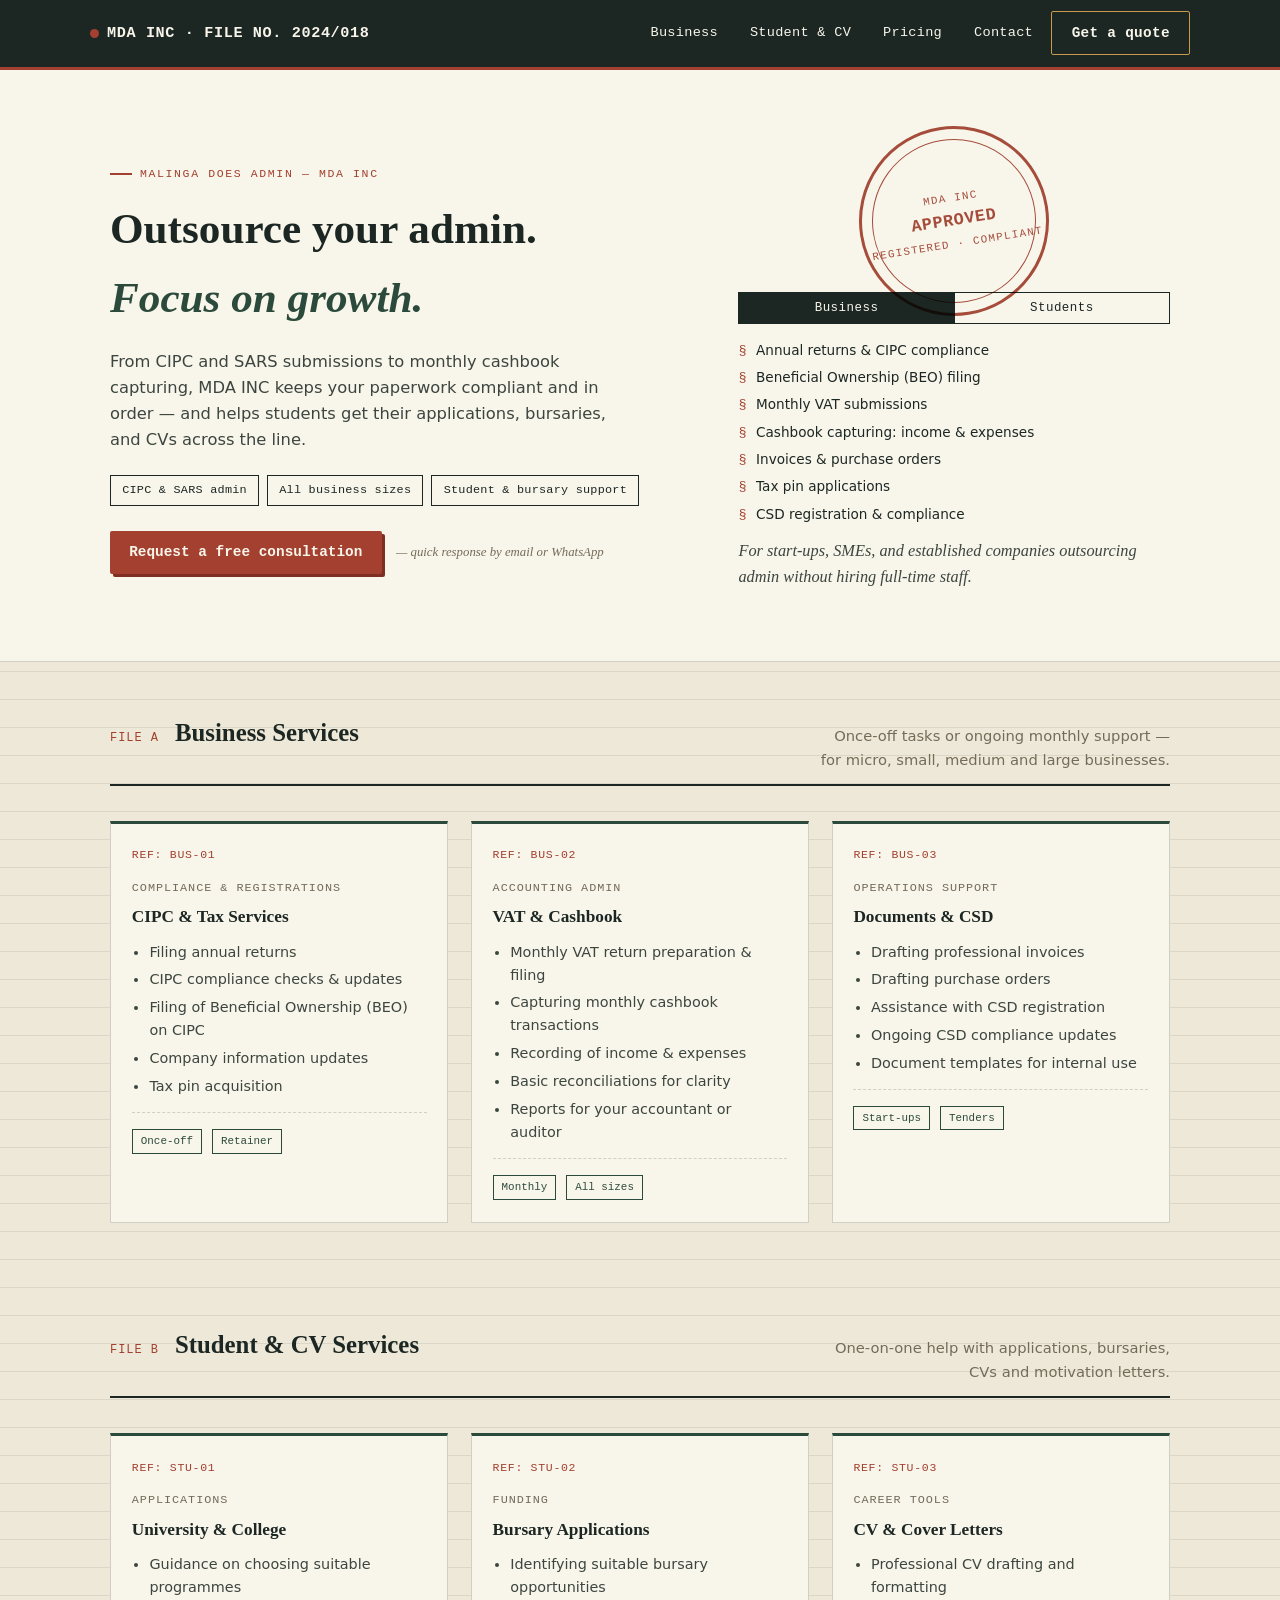
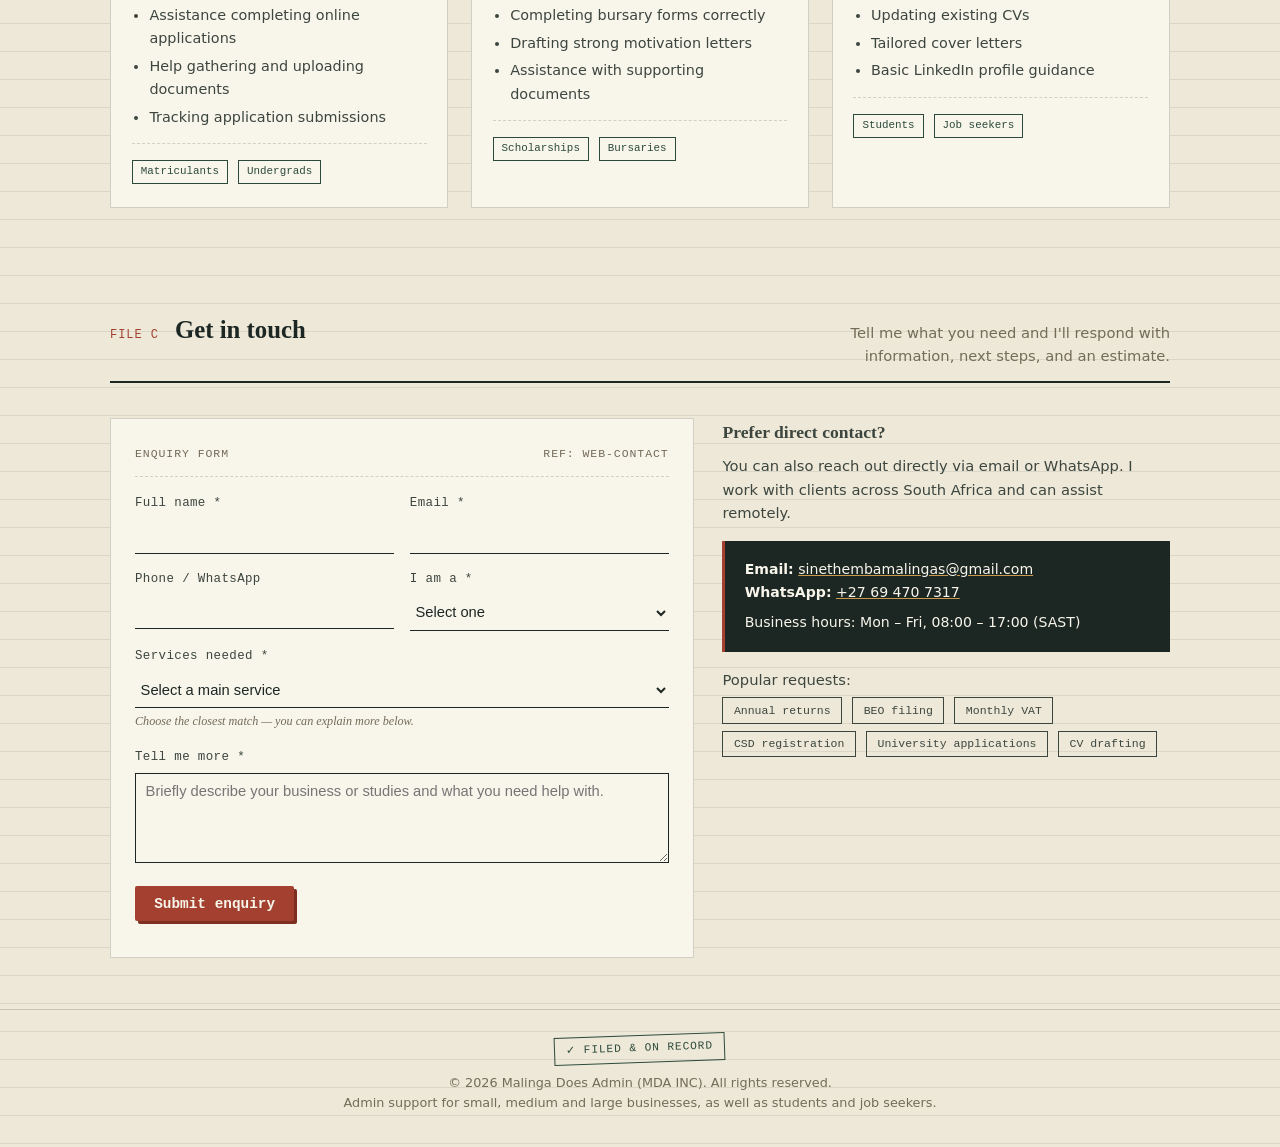
==== commit 741121f3: "Update index.html" ====
--- a/index.html
+++ b/index.html
@@ -11,7 +11,581 @@
   <link rel="preconnect" href="https://fonts.googleapis.com">
   <link rel="preconnect" href="https://fonts.gstatic.com" crossorigin>
   <link href="https://fonts.googleapis.com/css2?family=Spectral:ital,wght@0,400;0,500;0,600;0,700;1,500&family=Inter:wght@400;500;600;700&family=IBM+Plex+Mono:wght@400;500;600&display=swap" rel="stylesheet">
-  <link rel="stylesheet" href="styles.css" />
+  <style>
+:root {
+      /* Paper & ink — a filing-cabinet palette, not a startup one */
+      --paper: #EEE8D8;
+      --paper-white: #F8F5EB;
+      --ink: #1C2723;
+      --ink-soft: #3C463F;
+      --stamp: #A3402F;      /* rubber-stamp red */
+      --stamp-dark: #7E2F22;
+      --ledger: #2C4A3B;     /* ledger-book green */
+      --ledger-light: #3E6552;
+      --manila: #C99A4B;     /* folder-tab tan */
+      --manila-light: #E4C583;
+      --muted: #746B58;
+      --line: rgba(28, 39, 35, 0.18);
+    }
+
+    * { box-sizing: border-box; margin: 0; padding: 0; }
+
+    body {
+      font-family: 'Inter', system-ui, sans-serif;
+      background: var(--paper);
+      color: var(--ink);
+      line-height: 1.6;
+      background-image:
+        repeating-linear-gradient(to bottom, transparent, transparent 27px, var(--line) 28px);
+      background-attachment: local;
+    }
+
+    a { color: inherit; text-decoration: none; }
+
+    h1, h2, h3 { font-family: 'Spectral', serif; }
+
+    .container {
+      width: 100%;
+      max-width: 1100px;
+      margin: 0 auto;
+      padding: 0 1.25rem;
+    }
+
+    /* ============ FOLDER-TAB HEADER ============ */
+    header {
+      background: var(--ink);
+      color: var(--paper-white);
+      position: sticky;
+      top: 0;
+      z-index: 100;
+      border-bottom: 3px solid var(--stamp);
+    }
+
+    .nav {
+      display: flex;
+      align-items: center;
+      justify-content: space-between;
+      padding: 0.7rem 0;
+    }
+
+    .logo {
+      font-family: 'IBM Plex Mono', monospace;
+      font-weight: 600;
+      font-size: 0.95rem;
+      letter-spacing: 0.04em;
+      display: flex;
+      align-items: center;
+      gap: 0.5rem;
+    }
+
+    .logo::before {
+      content: "";
+      width: 9px;
+      height: 9px;
+      background: var(--stamp);
+      border-radius: 50%;
+      display: inline-block;
+    }
+
+    nav ul {
+      list-style: none;
+      display: flex;
+      gap: 0.3rem;
+      font-size: 0.85rem;
+      align-items: center;
+    }
+
+    nav ul li a {
+      padding: 0.55rem 0.85rem;
+      display: inline-block;
+      border-radius: 6px 6px 0 0;
+      transition: background 0.2s, transform 0.15s;
+      font-family: 'IBM Plex Mono', monospace;
+      letter-spacing: 0.02em;
+    }
+
+    nav ul li a:hover {
+      background: var(--manila);
+      color: var(--ink);
+      transform: translateY(-2px);
+    }
+
+    .btn {
+      display: inline-block;
+      padding: 0.6rem 1.2rem;
+      border-radius: 2px;
+      border: none;
+      cursor: pointer;
+      font-weight: 600;
+      font-size: 0.9rem;
+      font-family: 'IBM Plex Mono', monospace;
+      transition: transform 0.12s, box-shadow 0.12s;
+      text-align: center;
+    }
+
+    .btn-primary {
+      background: var(--stamp);
+      color: var(--paper-white);
+      box-shadow: 3px 3px 0 var(--stamp-dark);
+    }
+
+    .btn-primary:hover {
+      transform: translate(-1px, -1px);
+      box-shadow: 4px 4px 0 var(--stamp-dark);
+    }
+
+    .btn-outline {
+      background: transparent;
+      color: var(--paper-white);
+      border: 1.5px solid var(--manila);
+    }
+
+    .btn-outline:hover {
+      background: var(--manila);
+      color: var(--ink);
+    }
+
+    /* ============ HERO — LETTERHEAD ============ */
+    .hero {
+      padding: 3.5rem 0 3rem;
+      background: var(--paper-white);
+      border-bottom: 1px solid var(--line);
+    }
+
+    .hero-inner {
+      display: grid;
+      grid-template-columns: minmax(0, 3fr) minmax(0, 2.2fr);
+      gap: 2.5rem;
+      align-items: center;
+    }
+
+    .eyebrow {
+      font-family: 'IBM Plex Mono', monospace;
+      font-size: 0.72rem;
+      letter-spacing: 0.14em;
+      text-transform: uppercase;
+      color: var(--stamp);
+      margin-bottom: 0.7rem;
+      display: flex;
+      align-items: center;
+      gap: 0.5rem;
+    }
+
+    .eyebrow::before {
+      content: "";
+      width: 22px;
+      height: 1.5px;
+      background: var(--stamp);
+    }
+
+    .hero h1 {
+      font-size: clamp(2rem, 3.4vw, 2.7rem);
+      font-weight: 600;
+      margin-bottom: 1rem;
+      color: var(--ink);
+    }
+
+    .hero h1 em {
+      font-style: italic;
+      color: var(--ledger);
+    }
+
+    .hero p {
+      max-width: 32rem;
+      color: var(--ink-soft);
+      margin-bottom: 1.4rem;
+      font-size: 1.02rem;
+    }
+
+    .hero-badges {
+      display: flex;
+      flex-wrap: wrap;
+      gap: 0.5rem;
+      margin-bottom: 1.6rem;
+      font-size: 0.74rem;
+      font-family: 'IBM Plex Mono', monospace;
+    }
+
+    .badge {
+      padding: 0.3rem 0.7rem;
+      border: 1px solid var(--ink);
+      color: var(--ink);
+      letter-spacing: 0.02em;
+    }
+
+    .hero-actions {
+      display: flex;
+      flex-wrap: wrap;
+      gap: 0.9rem;
+      align-items: center;
+    }
+
+    .hero-note {
+      font-size: 0.8rem;
+      color: var(--muted);
+      font-style: italic;
+      font-family: 'Spectral', serif;
+    }
+
+    /* Stamp badge — the signature element */
+    .stamp-wrap {
+      display: flex;
+      justify-content: center;
+      align-items: center;
+      position: relative;
+    }
+
+    .stamp {
+      width: 190px;
+      height: 190px;
+      border: 3px solid var(--stamp);
+      border-radius: 50%;
+      display: flex;
+      align-items: center;
+      justify-content: center;
+      transform: rotate(-9deg);
+      position: relative;
+      color: var(--stamp);
+      opacity: 0.92;
+      mix-blend-mode: multiply;
+    }
+
+    .stamp::before {
+      content: "";
+      position: absolute;
+      inset: 10px;
+      border: 1px solid var(--stamp);
+      border-radius: 50%;
+    }
+
+    .stamp-text {
+      font-family: 'IBM Plex Mono', monospace;
+      text-align: center;
+      font-size: 0.68rem;
+      letter-spacing: 0.12em;
+      line-height: 1.5;
+    }
+
+    .stamp-text strong {
+      display: block;
+      font-size: 1.05rem;
+      letter-spacing: 0.04em;
+      margin: 0.15rem 0;
+    }
+
+    /* Business/Student toggle card sits under the stamp on desktop */
+    .hero-card {
+      margin-top: -1.5rem;
+    }
+
+    .pill-tabs {
+      display: inline-flex;
+      border: 1px solid var(--ink);
+      margin-bottom: 1rem;
+      width: 100%;
+    }
+
+    .pill-tabs button {
+      flex: 1;
+      border: none;
+      background: transparent;
+      color: var(--ink);
+      font-size: 0.78rem;
+      font-family: 'IBM Plex Mono', monospace;
+      padding: 0.5rem 0.5rem;
+      cursor: pointer;
+      transition: background 0.15s;
+      letter-spacing: 0.04em;
+    }
+
+    .pill-tabs button + button {
+      border-left: 1px solid var(--ink);
+    }
+
+    .pill-tabs button.active {
+      background: var(--ink);
+      color: var(--paper-white);
+    }
+
+    .hero-list {
+      list-style: none;
+      font-size: 0.85rem;
+      display: grid;
+      gap: 0.35rem;
+      margin-bottom: 0.8rem;
+    }
+
+    .hero-list li {
+      padding-left: 1.1rem;
+      position: relative;
+    }
+
+    .hero-list li::before {
+      content: "§";
+      color: var(--stamp);
+      position: absolute;
+      left: 0;
+      font-family: 'IBM Plex Mono', monospace;
+    }
+
+    /* ============ SECTIONS ============ */
+    section { padding: 3.2rem 0; }
+
+    .section-title {
+      margin-bottom: 2.2rem;
+      display: flex;
+      align-items: baseline;
+      gap: 1rem;
+      border-bottom: 2px solid var(--ink);
+      padding-bottom: 0.8rem;
+    }
+
+    .section-title .file-no {
+      font-family: 'IBM Plex Mono', monospace;
+      font-size: 0.75rem;
+      color: var(--stamp);
+      letter-spacing: 0.08em;
+      white-space: nowrap;
+    }
+
+    .section-title h2 {
+      font-size: 1.55rem;
+      font-weight: 600;
+    }
+
+    .section-title p {
+      color: var(--muted);
+      font-size: 0.92rem;
+      margin-left: auto;
+      max-width: 22rem;
+      text-align: right;
+    }
+
+    @media (max-width: 700px) {
+      .section-title { flex-wrap: wrap; }
+      .section-title p { text-align: left; margin-left: 0; }
+    }
+
+    /* Ledger-line service cards */
+    .grid-3 {
+      display: grid;
+      grid-template-columns: repeat(3, minmax(0, 1fr));
+      gap: 1.4rem;
+    }
+
+    .card {
+      background: var(--paper-white);
+      border: 1px solid var(--line);
+      border-top: 3px solid var(--ledger);
+      padding: 1.4rem 1.3rem;
+      position: relative;
+    }
+
+    .card .ref {
+      font-family: 'IBM Plex Mono', monospace;
+      font-size: 0.72rem;
+      color: var(--stamp);
+      letter-spacing: 0.06em;
+      display: block;
+      margin-bottom: 0.5rem;
+    }
+
+    .card small {
+      color: var(--muted);
+      font-size: 0.74rem;
+      text-transform: uppercase;
+      letter-spacing: 0.08em;
+      font-family: 'IBM Plex Mono', monospace;
+    }
+
+    .card h3 {
+      font-size: 1.08rem;
+      margin: 0.3rem 0 0.6rem;
+      font-weight: 600;
+    }
+
+    .card ul {
+      padding-left: 1.1rem;
+      font-size: 0.9rem;
+      color: var(--ink-soft);
+    }
+
+    .card ul li { margin-bottom: 0.3rem; }
+
+    .tag-row {
+      margin-top: 0.9rem;
+      padding-top: 0.7rem;
+      border-top: 1px dashed var(--line);
+    }
+
+    .tag {
+      display: inline-block;
+      font-size: 0.68rem;
+      font-family: 'IBM Plex Mono', monospace;
+      padding: 0.15rem 0.5rem;
+      border: 1px solid var(--ledger);
+      color: var(--ledger);
+      margin-right: 0.3rem;
+      margin-top: 0.3rem;
+    }
+
+    /* ============ CONTACT ============ */
+    .contact-layout {
+      display: grid;
+      grid-template-columns: minmax(0, 3fr) minmax(0, 2.3fr);
+      gap: 1.8rem;
+      align-items: flex-start;
+    }
+
+    form {
+      background: var(--paper-white);
+      border: 1px solid var(--line);
+      padding: 1.6rem 1.5rem;
+    }
+
+    .form-header {
+      font-family: 'IBM Plex Mono', monospace;
+      font-size: 0.72rem;
+      color: var(--muted);
+      letter-spacing: 0.08em;
+      margin-bottom: 1.1rem;
+      padding-bottom: 0.8rem;
+      border-bottom: 1px dashed var(--line);
+      display: flex;
+      justify-content: space-between;
+    }
+
+    .field-group { margin-bottom: 1rem; }
+
+    label {
+      display: block;
+      font-size: 0.78rem;
+      margin-bottom: 0.3rem;
+      color: var(--ink-soft);
+      font-family: 'IBM Plex Mono', monospace;
+      letter-spacing: 0.03em;
+    }
+
+    input[type="text"],
+    input[type="email"],
+    input[type="tel"],
+    select,
+    textarea {
+      width: 100%;
+      padding: 0.55rem 0.1rem;
+      border: none;
+      border-bottom: 1.5px solid var(--ink);
+      background: transparent;
+      font-size: 0.92rem;
+      font-family: 'Inter', sans-serif;
+      color: var(--ink);
+      border-radius: 0;
+    }
+
+    select { padding: 0.55rem 0.1rem; }
+
+    textarea {
+      min-height: 90px;
+      resize: vertical;
+      border: 1.5px solid var(--ink);
+      padding: 0.6rem;
+    }
+
+    input:focus, select:focus, textarea:focus {
+      outline: none;
+      border-color: var(--stamp);
+    }
+
+    .inline-fields {
+      display: grid;
+      grid-template-columns: repeat(2, minmax(0, 1fr));
+      gap: 1rem;
+    }
+
+    .helper-text {
+      font-size: 0.76rem;
+      color: var(--muted);
+      margin-top: 0.25rem;
+      font-style: italic;
+      font-family: 'Spectral', serif;
+    }
+
+    .contact-info { font-size: 0.92rem; color: var(--ink-soft); }
+
+    .contact-info h3 {
+      font-size: 1.1rem;
+      margin-bottom: 0.5rem;
+      font-weight: 600;
+    }
+
+    .contact-box {
+      background: var(--ink);
+      color: var(--paper-white);
+      padding: 1.1rem 1.2rem;
+      margin-top: 1rem;
+      font-size: 0.88rem;
+      border-left: 3px solid var(--stamp);
+    }
+
+    .contact-box a { text-decoration: underline; text-decoration-color: var(--manila); }
+
+    .pill {
+      display: inline-block;
+      border: 1px solid var(--ink-soft);
+      color: var(--ink-soft);
+      font-size: 0.72rem;
+      font-family: 'IBM Plex Mono', monospace;
+      padding: 0.2rem 0.65rem;
+      margin-right: 0.35rem;
+      margin-top: 0.4rem;
+    }
+
+    /* ============ FOOTER — FILED STAMP ============ */
+    footer {
+      padding: 1.6rem 0 2rem;
+      font-size: 0.8rem;
+      color: var(--muted);
+      text-align: center;
+      border-top: 1px solid var(--line);
+      position: relative;
+    }
+
+    footer .filed {
+      display: inline-flex;
+      align-items: center;
+      gap: 0.5rem;
+      font-family: 'IBM Plex Mono', monospace;
+      font-size: 0.7rem;
+      color: var(--ledger);
+      border: 1.5px solid var(--ledger);
+      padding: 0.25rem 0.7rem;
+      transform: rotate(-2deg);
+      margin-bottom: 0.6rem;
+      letter-spacing: 0.08em;
+    }
+
+    footer a { color: var(--stamp); }
+
+    /* ============ RESPONSIVE ============ */
+    @media (max-width: 900px) {
+      .hero-inner, .contact-layout {
+        grid-template-columns: minmax(0, 1fr);
+      }
+      .stamp-wrap { order: -1; margin-bottom: 1rem; }
+      .stamp { width: 140px; height: 140px; }
+    }
+
+    @media (max-width: 768px) {
+      nav ul { display: none; }
+      .grid-3 { grid-template-columns: minmax(0, 1fr); }
+      section { padding: 2.4rem 0; }
+      .inline-fields { grid-template-columns: minmax(0, 1fr); }
+    }
+
+    @media (prefers-reduced-motion: reduce) {
+      * { transition: none !important; }
+    }
+  </style>
   </head>
 <body>
   <!-- HEADER -->
